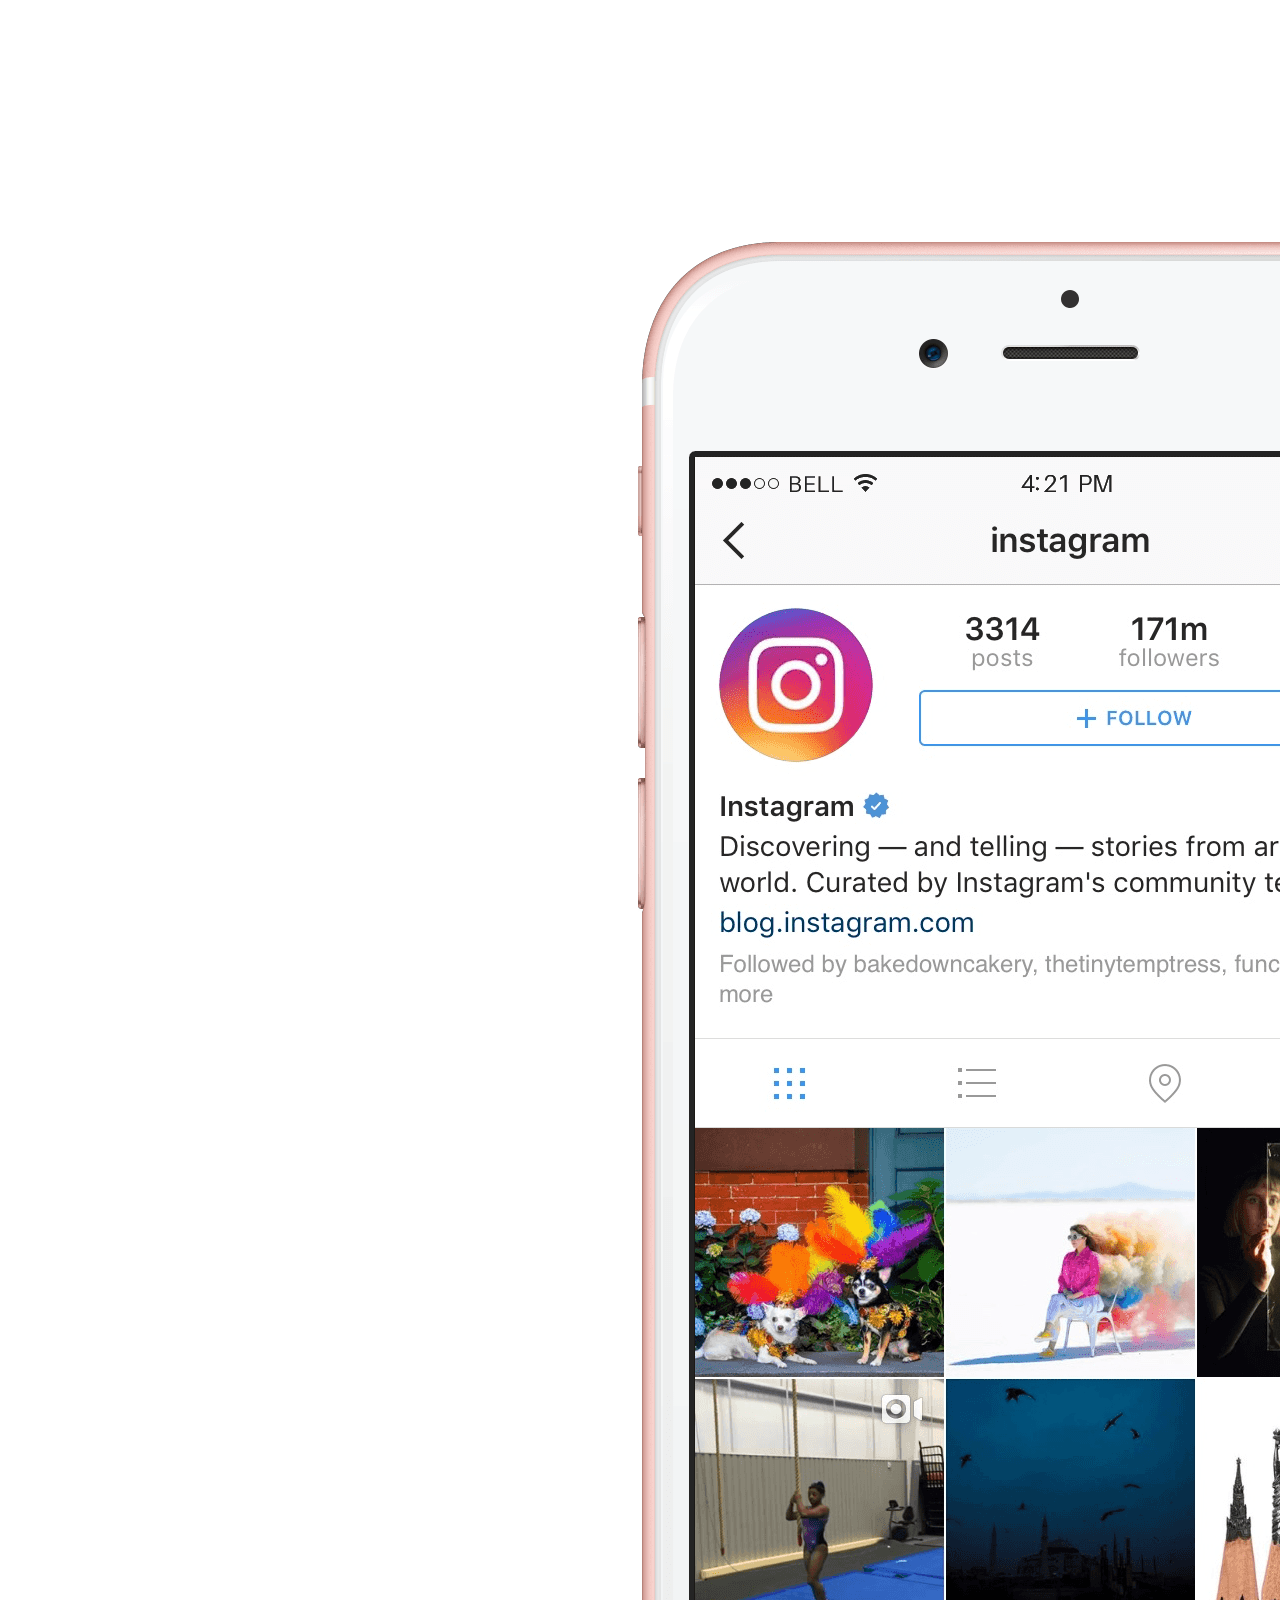
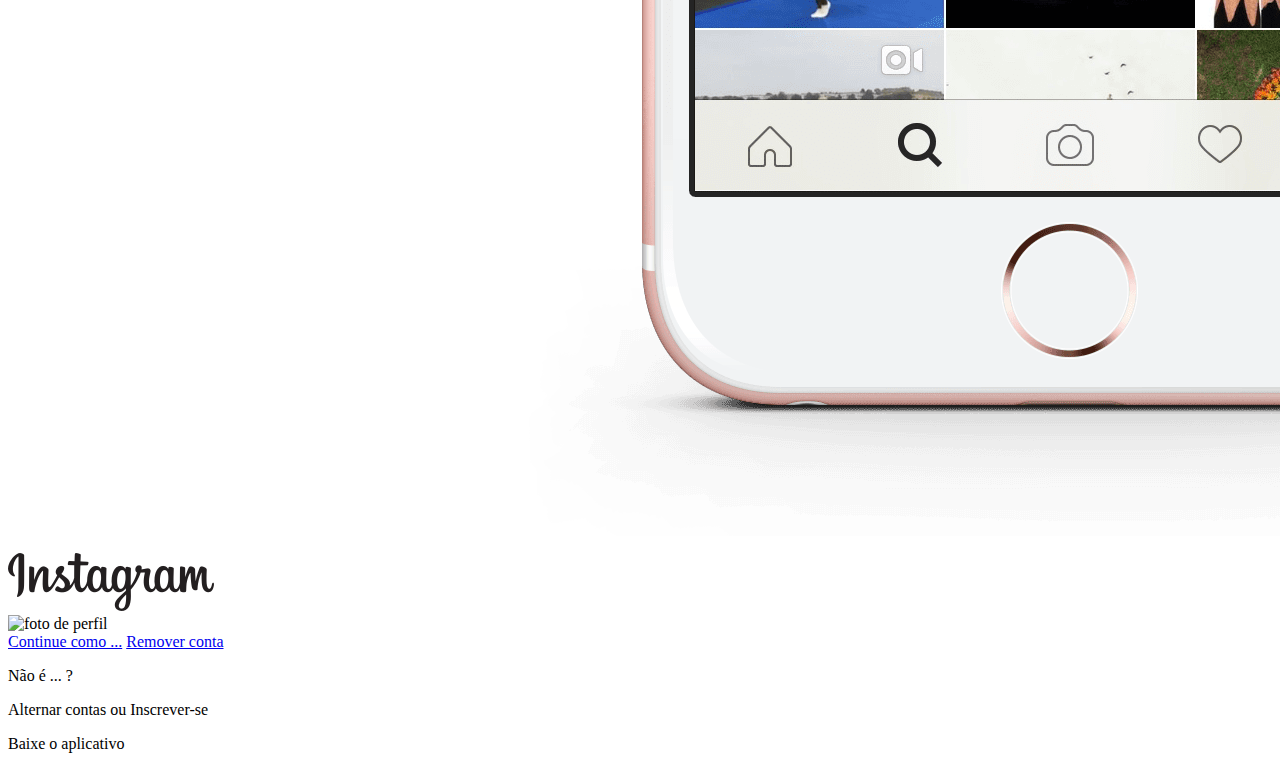
==== Impulso Javascript Evolution/rebuilding-instagram/index.html @ 993a3cf7 "Building html page" ====
<!DOCTYPE html>
<html lang="en">
<head>
    <meta charset="UTF-8">
    <meta http-equiv="X-UA-Compatible" content="IE=edge">
    <meta name="viewport" content="width=device-width, initial-scale=1.0">
    <link rel="stylesheet" href="style.css">
    <title>Instagram</title>
</head>
<body>
    <div class="instagram-wrapper">
        <section class="instagram-phone">
            <img src="./img/instagram-celular.png" alt="celular">
        </section>
        <section class="instagram-continue">
            <div class="group">
                <img src="./img/instagram-logo.png" class="instagram-logo" alt="instagram logo">
                <div class="profile-photo">
                    <img src="" alt="foto de perfil">
                </div>
                <a href="#" class="intagram-login">Continue como ...</a>
                <a href="#" class="instagram-logout">Remover conta</a>
            </div>
            <div class="group">
                <p class="not-account">Não é ... ?</p>
                <p class="notaccount">
                    <span class="link-blue">Alternar contas</span>
                    ou
                    <span class="link-blue">Inscrever-se</span>
                </p>
            </div>
            <div class="get-the-app">
                <p class="get-app">Baixe o aplicativo</p>
                <div class="download">
                    <a href="#" class="app-download"></a>
                    <a href="#" class="app-download"></a>
                </div>
            </div>
        </section>
    </div>
</body>
</html>
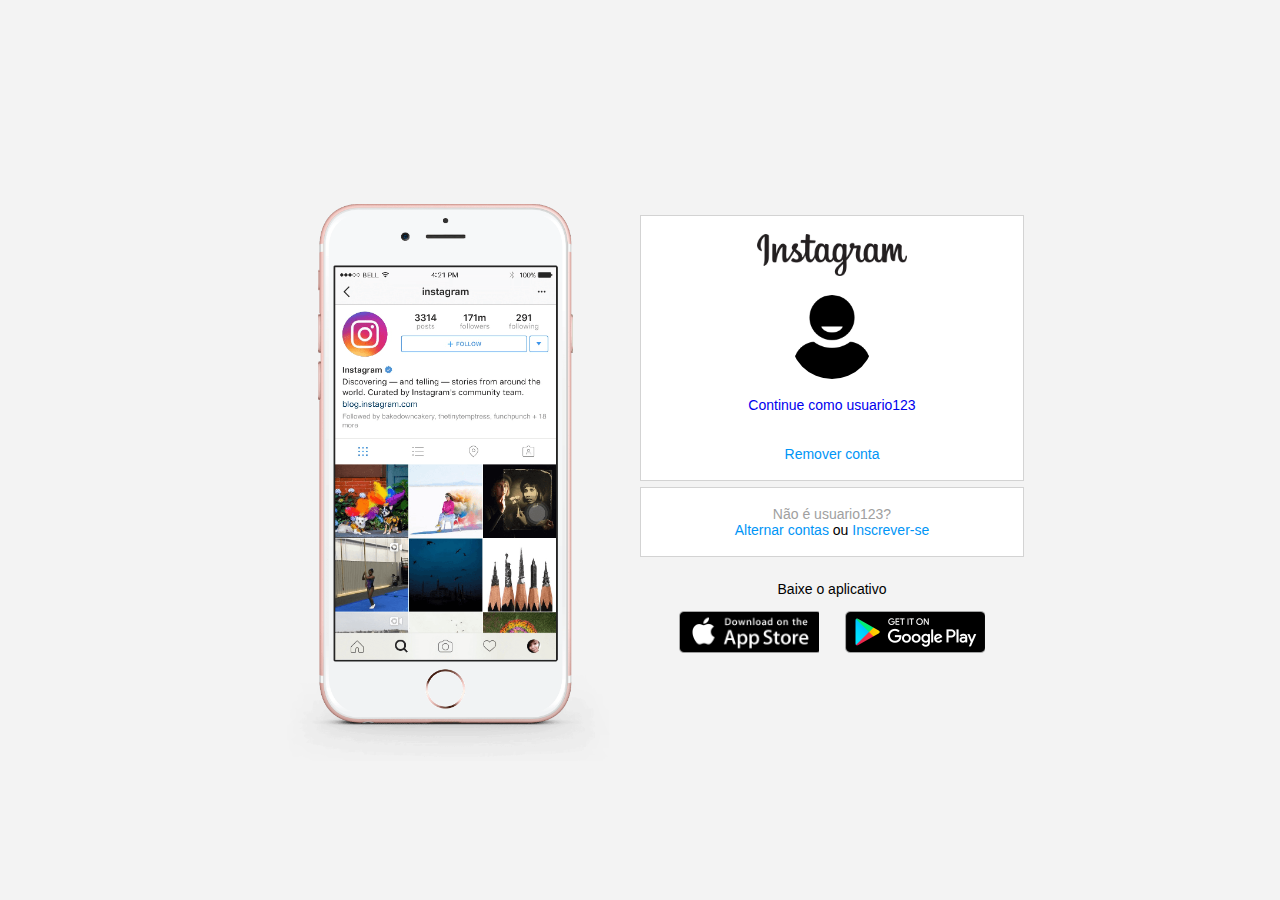
==== commit 9b3d7d9d: "Adjusting user informations" ====
--- a/Impulso Javascript Evolution/rebuilding-instagram/index.html
+++ b/Impulso Javascript Evolution/rebuilding-instagram/index.html
@@ -16,13 +16,13 @@
             <div class="group">
                 <img src="./img/instagram-logo.png" class="instagram-logo" alt="instagram logo">
                 <div class="profile-photo">
-                    <img src="" alt="foto de perfil">
+                    <img src="./img/instagram-usuario.png" alt="foto de perfil">
                 </div>
-                <a href="#" class="intagram-login">Continue como ...</a>
+                <a href="#" class="intagram-login">Continue como usuario123</a>
                 <a href="#" class="instagram-logout">Remover conta</a>
             </div>
             <div class="group">
-                <p class="not-account">Não é ... ?</p>
+                <p class="not-account">Não é usuario123?</p>
                 <p class="notaccount">
                     <span class="link-blue">Alternar contas</span>
                     ou
--- a/Impulso Javascript Evolution/rebuilding-instagram/style.css
+++ b/Impulso Javascript Evolution/rebuilding-instagram/style.css
@@ -0,0 +1,158 @@
+* {
+    padding: 0;
+    margin: 0;
+    box-sizing: border-box;
+    text-decoration: none;
+    font-family: sans-serif;
+    font-size: 14px;
+}
+
+body {
+    width: 100%;
+    min-height: 100vh;
+    background-color: rgb(243, 243, 243);
+    margin: 0;
+    padding: 0;
+    display: flex;
+    justify-content: center;
+}
+
+.instagram-wrapper {
+    display: flex;
+    align-items: center;
+    justify-content: start;
+    width: 60%;
+    height: 100vh;
+}
+
+.instagram-phone {
+    display: flex;
+    align-items: center;
+    justify-content: center;
+    width: 50%;
+}
+
+.instagram-phone img {
+    height: 45rem;
+}
+
+.instagram-continue {
+    display: flex;
+    align-items: center; /* horizontal */
+    justify-content: space-around; /* vertical */
+    flex-direction: column;
+    width: 50%;
+    min-height: 34rem;
+}
+
+.group {
+    display: flex;
+    justify-content: space-between;
+    align-items: center;
+    flex-direction: column;
+    background-color: #ffffff;
+    width: 100%;
+    padding: 1.3rem 0;
+    border: 1px solid lightgray;
+}
+
+.group:nth-child(1) {
+    min-height: 19rem;
+}
+
+.instagram-logo {
+    height: 3rem;
+}
+
+.profile-photo {
+    display: flex;
+    justify-content: center;
+    align-items: center;
+    border-radius: 50%;
+    overflow: hidden;
+}
+
+.profile-photo img {
+    height: 6rem;
+}
+
+.instagram-login {
+    background-color: #0095f6;
+    color: #ffffff;
+    padding: 8px;
+    border-radius: 4px;
+}
+
+.instagram-logout {
+    color: #0095f6;
+    margin-top: 1rem;
+}
+
+.not-account {
+    color: rgb(160, 160, 160);
+}
+
+.link-blue {
+    color: #0095f6;
+}
+
+.get-the-app {
+    display: flex;
+    flex-direction: column;
+    align-items: center;
+    justify-content: center;
+    width: 100%;
+    padding: 1.3rem 0;
+}
+
+.download {
+    display: flex;
+    width: 100%;
+    justify-content: space-evenly;
+    align-items: center;
+    padding: 1rem;
+}
+
+.app-download {
+    height: 3rem;
+    width: 10rem;
+    background-size: cover;
+}
+
+.app-download:nth-child(1) {
+    background-image: url('./img/apple-button.png');
+}
+
+.app-download:nth-child(2) {
+    background-image: url('./img/googleplay-button.png');
+}
+
+/* media queries */
+
+@media (max-width: 1024px) {
+    .instagram-wrapper {
+        width: 90%;
+    }
+}
+
+@media (max-width: 660px) {
+    body {
+        background-color: #ffffff;
+    }
+    
+    .instagram-wrapper {
+        width: 90%;
+    }
+
+    .instagram-phone {
+        display: none;
+    }
+
+    .instagram-continue {
+        width: 100%;
+    }
+
+    .group {
+        border: 1px solid transparent;
+    }
+}